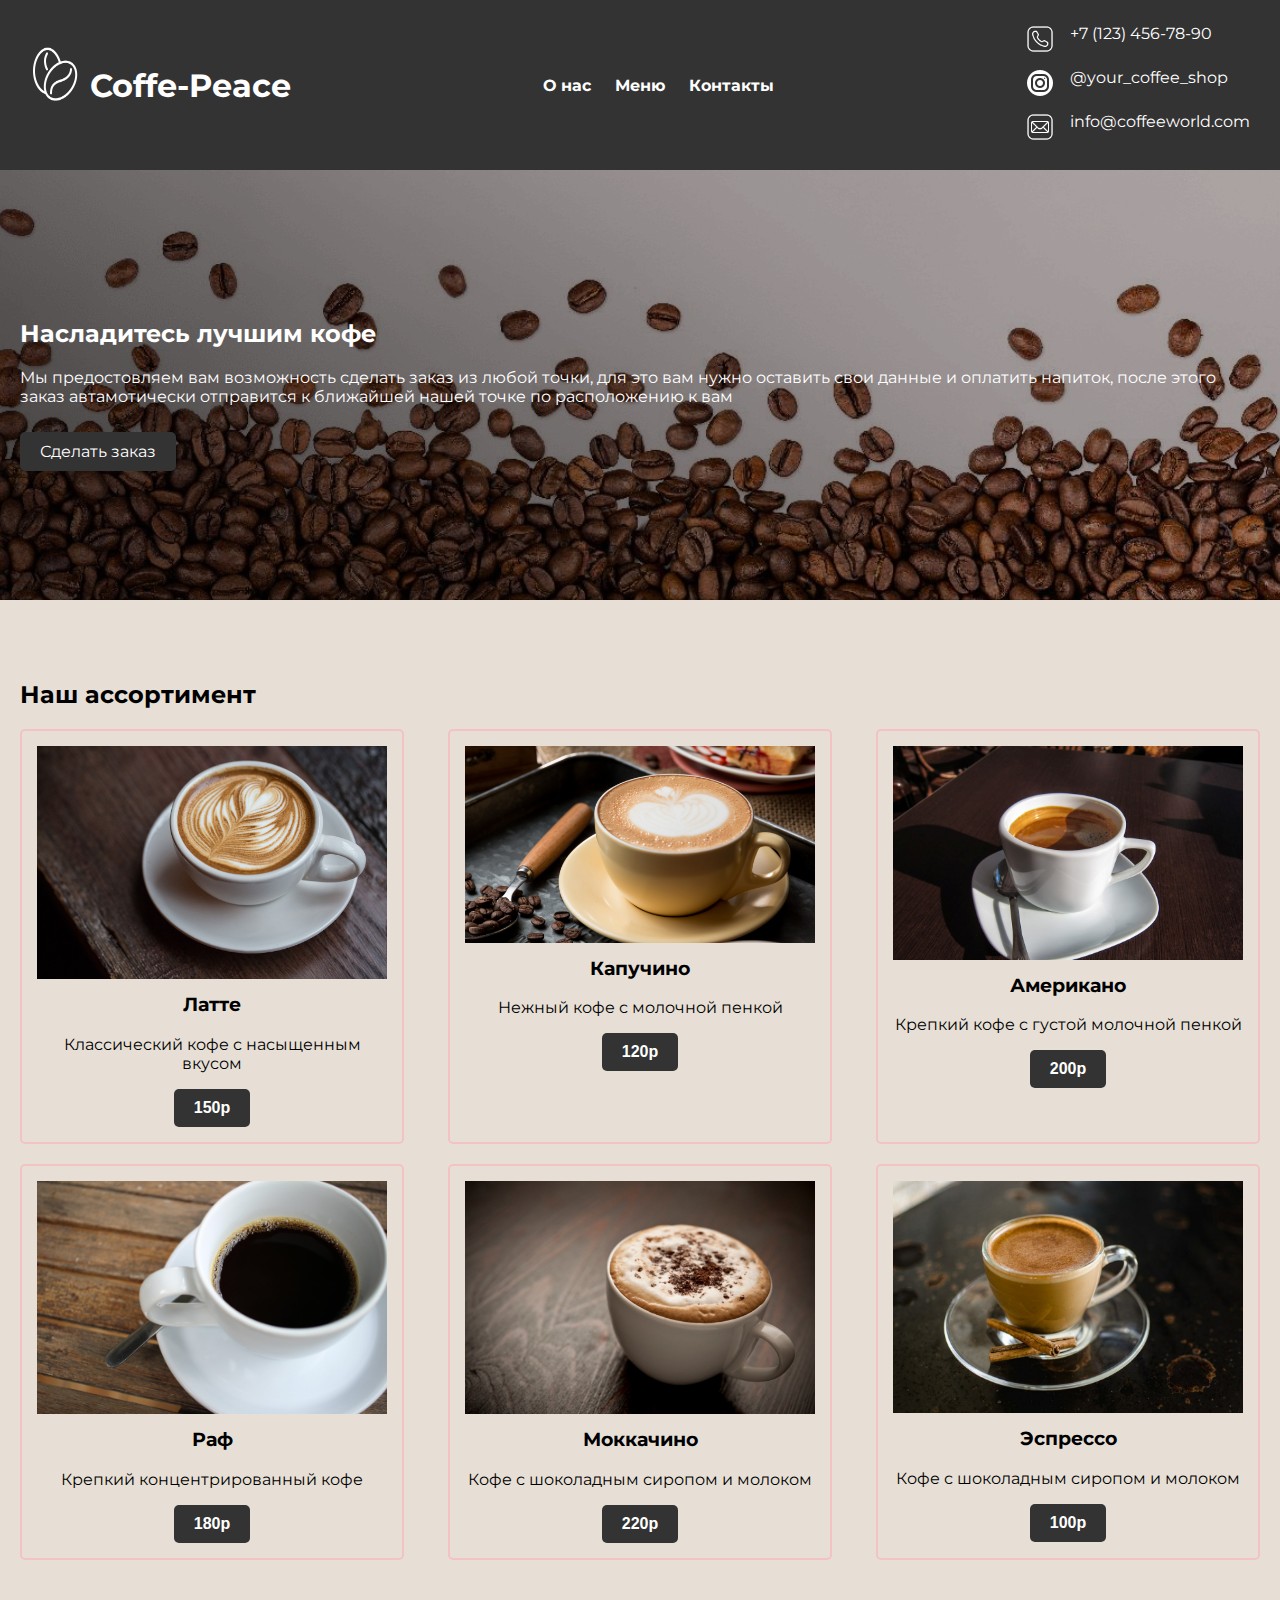
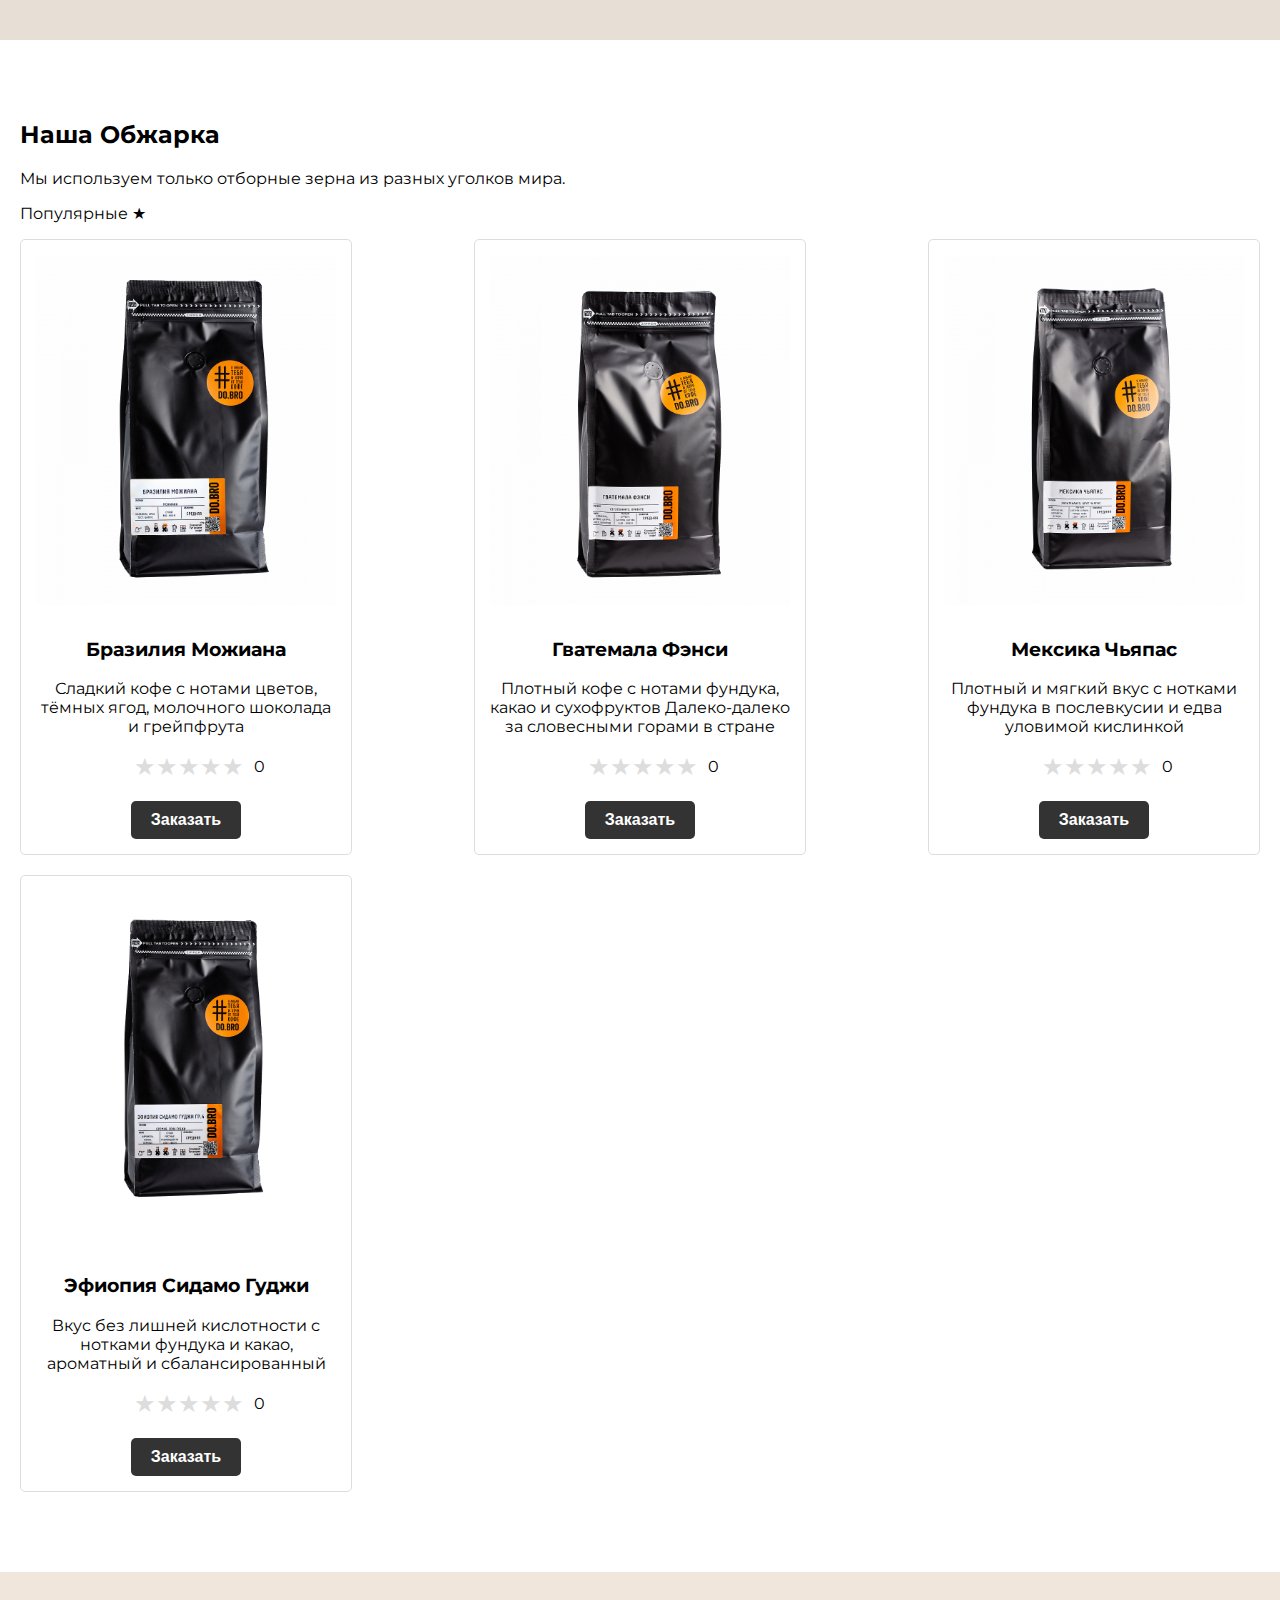
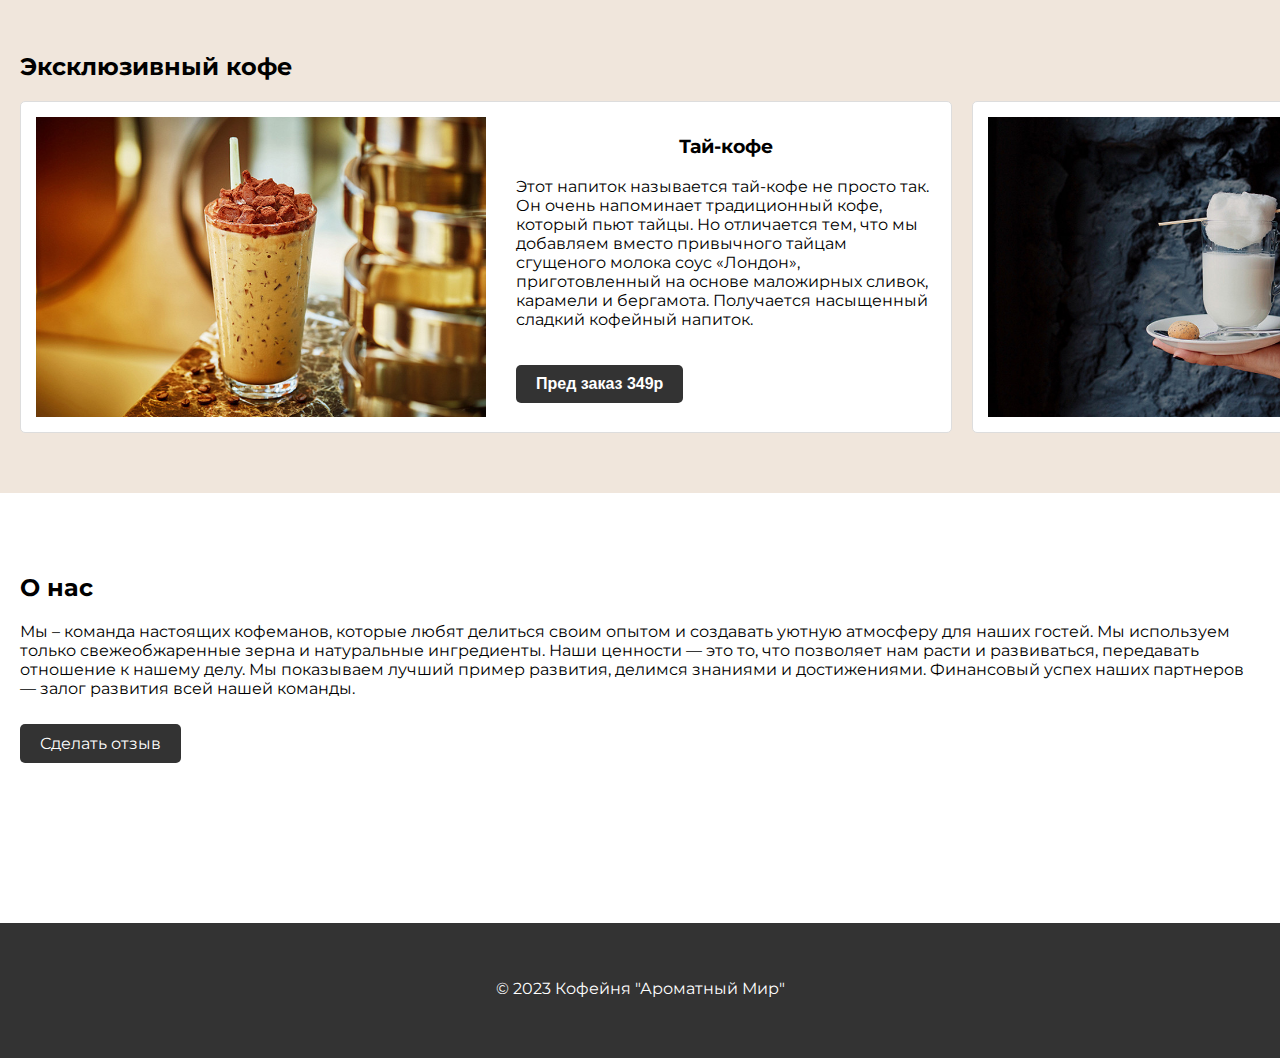
==== src/index.html @ 10a479ec "change" ====
<!DOCTYPE html>
<html lang="ru">
  <head>
    <meta charset="UTF-8" />
    <meta name="viewport" content="width=device-width, initial-scale=1.0" />
    <title>Coffe-Peace</title>
    <link rel="preconnect" href="https://fonts.googleapis.com" />
    <link rel="preconnect" href="https://fonts.gstatic.com" crossorigin />
    <link
      href="https://fonts.googleapis.com/css2?family=Montserrat:ital,wght@0,100..900;1,100..900&display=swap"
      rel="stylesheet"
    />
    <link rel="stylesheet" href="./assets/css/style.css" />
  </head>

  <body>
    <header>
      <div class="container">
        <div class="head">
          <div class="logo">
            <img src="./assets/img/icons8-coffe-100.png" alt="" />
            <h1>Coffe-Peace</h1>
          </div>
          <nav>
            <ul>
              <li><a href="#">О нас</a></li>
              <li><a href="#">Меню</a></li>
              <li><a href="#">Контакты</a></li>
            </ul>
          </nav>
          <div class="header-contact">
            <ul>
              <li>
                <div class="icon-contact">
                  <img src="./assets/icons/icons8-phon-50.png" alt="" />
                </div>
                <a href="tel:+71234567890"
                  ><i class="fas fa-phone-alt"></i> +7 (123) 456-78-90</a
                >
              </li>
              <li>
                <div class="icon-contact">
                  <img
                    src="./assets/icons/icons-inst-30.png"
                    alt=""
                  />
                </div>
                <a href="https://www.instagram.com/your_coffee_shop"
                  ><i class="fab fa-instagram"></i> @your_coffee_shop</a
                >
              </li>
              <li>
                <div class="icon-contact">
                  <img src="./assets/icons/icons8-pochta-50.png" alt="" />
                </div>
                <a href="mailto:info@coffeeworld.com"
                  ><i class="far fa-envelope"></i> info@coffeeworld.com</a
                >
              </li>
            </ul>
          </div>
        </div>
      </div>
    </header>

    <main>
      <section class="heroo">
        <div class="container">
          <div class="hero-text">
            <h2>Насладитесь лучшим кофе</h2>
            <p>
              Мы предостовляем вам возможность сделать заказ из любой точки, для
              это вам нужно оставить свои данные и оплатить напиток, после этого
              заказ автамотически отправится к ближайшей нашей точке по
              расположению к вам
            </p>
            <a href="#" class="btn btn_hero">Сделать заказ</a>
          </div>
          <!-- <div class="hero-image">
          <img src="coffee-hero.jpg" alt="Кофейня">
        </div> -->
        </div>
      </section>

      <section class="menu">
        <div class="container">
          <h2>Наш ассортимент</h2>
          <div class="coffee-items">
            <div class="coffee-item">
              <img src="./assets/img/coffee1.png" alt="Американо" />
              <h3>Латте</h3>
              <p>Классический кофе с насыщенным вкусом</p>
              <button class="order-button">150р</button>
            </div>
            <div class="coffee-item">
              <img src="./assets/img/coffee2.jpg" alt="Латте" />
              <h3>Капучино</h3>
              <p>Нежный кофе с молочной пенкой</p>
              <button class="order-button">120р</button>
            </div>
            <div class="coffee-item">
              <img src="./assets/img/coffee3.jpg" alt="Капучино" />
              <h3>Американо</h3>
              <p>Крепкий кофе с густой молочной пенкой</p>
              <button class="order-button">200р</button>
            </div>
            <div class="coffee-item">
              <img src="./assets/img/coffee4.jpeg" alt="Эспрессо" />
              <h3>Раф</h3>
              <p>Крепкий концентрированный кофе</p>
              <button class="order-button">180р</button>
            </div>
            <div class="coffee-item">
              <img src="./assets/img/coffee5.jpg" alt="Мокко" />
              <h3>Моккачино</h3>
              <p>Кофе с шоколадным сиропом и молоком</p>
              <button class="order-button">220р</button>
            </div>
            <div class="coffee-item">
              <img src="./assets/img/coffee6.jpg" alt="Мокко" />
              <h3>Эспрессо</h3>
              <p>Кофе с шоколадным сиропом и молоком</p>
              <button class="order-button">100р</button>
            </div>
          </div>
        </div>
      </section>


      <section class="beans">
        <div class="container">
          <h2>Наша Обжарка</h2>
          <p>Мы используем только отборные зерна из разных уголков мира.</p>
          <p>Популярные ★</p>
          <div class="bean-items">
            <div class="bean-item">
              <img src="./assets/grains/grainsBraza.jpg" alt="Зерна 1" />
              <h3>Бразилия Можиана</h3>
              <p>
                Сладкий кофе с нотами цветов, тёмных ягод, молочного шоколада и
                грейпфрута
              </p>
              <div class="rating-panel">
                <span class="star" data-rating="1">★</span>
                <span class="star" data-rating="2">★</span>
                <span class="star" data-rating="3">★</span>
                <span class="star" data-rating="4">★</span>
                <span class="star" data-rating="5">★</span>
                <span class="rating-value">0</span>
              </div>
              <button class="order-button">Заказать</button>
            </div>
            <div class="bean-item">
              <img src="./assets/grains/grainsGvate.jpg" alt="Зерна 2" />
              <h3>Гватемала Фэнси</h3>
              <p>
                Плотный кофе с нотами фундука, какао и сухофруктов Далеко-далеко
                за словесными горами в стране
              </p>
              <div class="rating-panel">
                <span class="star" data-rating="1">★</span>
                <span class="star" data-rating="2">★</span>
                <span class="star" data-rating="3">★</span>
                <span class="star" data-rating="4">★</span>
                <span class="star" data-rating="5">★</span>
                <span class="rating-value">0</span>
              </div>
              <button class="order-button">Заказать</button>
            </div>
            <div class="bean-item">
              <img src="./assets/grains/grainsMex.jpg" alt="Зерна 3" />
              <h3>Мексика Чьяпас</h3>
              <p>
                Плотный и мягкий вкус с нотками фундука в послевкусии и едва
                уловимой кислинкой
              </p>
              <div class="rating-panel">
                <span class="star" data-rating="1">★</span>
                <span class="star" data-rating="2">★</span>
                <span class="star" data-rating="3">★</span>
                <span class="star" data-rating="4">★</span>
                <span class="star" data-rating="5">★</span>
                <span class="rating-value">0</span>
              </div>
              <button class="order-button">Заказать</button>
            </div>
            <div class="bean-item">
              <img
                src="./assets/grains/grainsEfiop.jpg"
                alt="Зерна 3"
              />
              <h3>Эфиопия Сидамо Гуджи</h3>
              <p>
                Вкус без лишней кислотности с нотками фундука и какао, ароматный
                и сбалансированный
              </p>
              <div class="rating-panel">
                <span class="star" data-rating="1">★</span>
                <span class="star" data-rating="2">★</span>
                <span class="star" data-rating="3">★</span>
                <span class="star" data-rating="4">★</span>
                <span class="star" data-rating="5">★</span>
                <span class="rating-value">0</span>
              </div>
              <button class="order-button">Заказать</button>
            </div>
          </div>
        </div>
      </section>

      <section class="exclusive-coffee">
        <div class="container">
          <h2>Эксклюзивный кофе</h2>
          <div class="slider-container">
            <div class="slider">
              <div class="slide">
                <div class="slide-img">
                  <img
                    src="./assets/img/ex_coffe1.jpg"
                    alt="Эксклюзивный кофе 1"
                  />
                </div>
                <div class="text-slid">
                  <h3>Тай-кофе</h3>
                  <p>
                    Этот напиток называется тай-кофе не просто так. Он очень
                    напоминает традиционный кофе, который пьют тайцы. Но
                    отличается тем, что мы добавляем вместо привычного тайцам
                    сгущеного молока соус «Лондон», приготовленный на основе
                    маложирных сливок, карамели и бергамота. Получается
                    насыщенный сладкий кофейный напиток.
                  </p>
                  <button class="order-button">Пред заказ 349р</button>
                </div>
              </div>
              <div class="slide">
                <div class="slide-img">
                  <img
                    src="./assets/img/ex_coffe2.jpg"
                    alt="Эксклюзивный кофе 2"
                  />
                </div>
                <div class="text-slid">
                  <h3>Magic Latte</h3>
                  <p>
                    Magic Latte — легкий кофейный напиток на основе двойного
                    эспрессо, созданный специально для тех, кто хочет заново
                    влюбиться в кофе. Сочетание густой пены из овсяного молока с
                    облаком сахарной ваты заставит поверить в магию.
                    Исчезновение ваты происходит у вас прямо на глазах!
                  </p>
                  <button class="order-button">Пред заказ 259р</button>
                </div>
              </div>
              <div class="slide">
                <div class="slide-img">
                  <img
                    src="./assets/img/ex_coffe3.jpg"
                    alt="Эксклюзивный кофе 3"
                  />
                </div>
                <div class="text-slid">
                  <h3>Кокосовый хоткрим с малиной</h3>
                  <p>
                    В основе — двойной шот эспрессо. На вкус — нежный,
                    сливочный, с кислыми нотками малины. Мы заменили жирные
                    коровьи сливки на растительный вариант кокосового жирного
                    молока, которое мы разбавляем до состояния примерно 11%
                    жирности, это придает напитку сливочность и густую текстуру.
                  </p>
                  <button class="order-button">Пред заказ 365р</button>
                </div>
              </div>
              <!-- <div class="slide">
                <div class="slide-img">
                  <img
                    src="./assets/img/ex_coffe4.jpg"
                    alt="Эксклюзивный кофе 4"
                  />
                </div>
                <div class="text-slid">
                  <h3>Алоэ-капучино</h3>
                  <p>
                    Алоэ-капучино на основе эспрессо, соевого молока и
                    алоэ-меда. Это легкий согревающий напиток, повседневный,
                    гармоничный, интересный и уникальный в своем роде.
                  </p>
                  <button class="order-button">Пред заказ 289р</button>
                </div>
              </div> -->
            </div>
            <div class="offer__slider-counter">
              <div class="offer__slider-prev">
                <img
                  src="./assets/icons//icons8-left-100.png"
                  alt="prev"
                />
              </div>
              <span id="current">03</span>
              /
              <span id="total">04</span>
              <div class="offer__slider-next">
                <img
                  src="./assets/icons/icons8-right-100 (1).png"
                  alt="next"
                />
              </div>
            </div>
          </div>
        </div>
      </section>

      <section class="about">
        <div class="container">
          <h2>О нас</h2>
          <p>
            Мы – команда настоящих кофеманов, которые любят делиться своим
            опытом и создавать уютную атмосферу для наших гостей. Мы используем
            только свежеобжаренные зерна и натуральные ингредиенты. Наши
            ценности — это то, что позволяет нам расти и развиваться, передавать
            отношение к нашему делу. Мы показываем лучший пример развития,
            делимся знаниями и достижениями. Финансовый успех наших партнеров —
            залог развития всей нашей команды.
          </p>
          <a href="#" class="btn">Сделать отзыв</a>
        </div>
      </section>
    </main>

    <!-- модальное окно -->

    <div class="modal">
      <form class="form text-center">
        <p class="form-title">регистрация</p>
        <div class="input-container">
          <input type="" placeholder="имя" />
          <span> </span>
        </div>
        <div class="input-container">
          <input type="number" placeholder="номер телефона" />
        </div>
        <button type="submit" class="submit">отправить</button>
      </form>
    </div>

    <footer>
      <div class="container">
        <p>&copy; 2023 Кофейня "Ароматный Мир"</p>
        <ul class="social">
          <li>
            <a href="#"><i class="fab fa-instagram"></i></a>
          </li>
          <li>
            <a href="#"><i class="fab fa-facebook-f"></i></a>
          </li>
          <li>
            <a href="#"><i class="fab fa-vk"></i></a>
          </li>
        </ul>
      </div>
    </footer>
  </body>

  <script src="./assets/js/script.js"></script>
</html>
---- src/assets/css/style.css ----
body {
  font-family: 'Arial', sans-serif;
  margin: 0;
  padding: 0;
  background-color: #f0f0f0;
}

.container {
  max-width: 1500px;
  margin: 0 auto;
  padding: 20px;
}

ul {
  list-style: none;
  margin: 0;
}

header {
  background-color: #333;
  color: #fff;
  padding: 20px 0;
  text-align: center;
  font-family: 'Montserrat', serif;

}

nav ul {
  list-style: none;
  margin: 0;
}

nav li {
  display: inline-block;
  margin: 0 10px;
}

nav a {
  color: #fff;
  text-decoration: none;
  font-weight: bold;
  font-family: 'Montserrat', serif;
}

.logo img {
  max-width: 50px;
  height: 60px;
  padding-left: 10px;
  padding-right: 10px;
}

.logo {
  display: flex;
}


.head {
  display: flex;
  justify-content: space-between;
  align-items: center;
  height: 90px;
}

.header-contact {

  display: flex;
  /* Выравниваем по центру */
  flex-direction: column;
  margin-top: 10px;
  /* Отступ сверху */
  text-align: left;
}

.header-contact ul li {
  padding-bottom: 10px;
  display: flex;
}

.header-contact a {
  margin: 0 10px;
  /* Отступ между ссылками */
  color: #fff;
  /* Цвет текста */
  text-decoration: none;
  /* Убираем подчеркивание */
}

.icon-contact img {
  max-width: 30px;
  height: 30px;
}

.header-contact i {
  margin-right: 5px;
  /* Отступ между иконкой и текстом */
}


.heroo {
  display: flex;
  align-items: center;
  padding: 40px 0;
  background-color: #dacfcf;

  background-image: url('../img/background1.jpg'), url('../img/background2.png');
  /* Пути к изображениям */
  background-size: cover, cover;
  background-position: center, center;
  background-repeat: no-repeat, no-repeat;
  width: auto;
  height: 350px;
  background-blend-mode: multiply;
  /* Режим наложения */
}

.hero-text {
  flex: 1;
  padding-right: 30px;
  font-family: 'Montserrat', serif;

}

.hero-text h2 {
  color: #fff
}

.hero-text p {
  color: #fff
}

.hero-image {
  flex: 1;
}

.hero-image img {
  width: 100%;
  height: auto;
}

.btn {
  display: inline-block;
  padding: 10px 20px;
  background-color: #333;
  color: #fff;
  text-decoration: none;
  border-radius: 5px;
  margin-top: 10px;
}

.menu {
  padding: 40px 0;
  background-color: #e7dfd6;
  /* Светло-коричневый фон */
  font-family: 'Montserrat', serif;
}

.coffee-items {
  display: flex;
  flex-wrap: wrap;
  justify-content: space-between;
}

.coffee-item {
  width: 350px;
  margin-bottom: 20px;
  padding: 15px;
  border: 2px solid #f3c3c3;
  border-radius: 5px;
  text-align: center;
}

.coffee-item img {
  max-width: 100%;
  height: auto;
  margin-bottom: 10px;
}

.coffee-item h3 {
  margin-top: 0;
}

.price {
  font-weight: bold;
  color: #333;
}

.about {
  padding: 40px 0;
  background-color: #fff;
  background-image: url("");
  /* Пути к изображениям */
  background-size: cover, cover;
  background-position: center, center;
  background-repeat: no-repeat, no-repeat;
  width: auto;
  height: 350px;
  font-family: 'Montserrat', serif;

}

.social {
  list-style: none;
  margin: 0;
  padding: 0;
  display: flex;
  justify-content: center;
  margin-top: 20px;
}

.social li {
  margin: 0 10px;
}

.social a {
  color: #333;
  text-decoration: none;
}

.social i {
  font-size: 1.5em;
}

footer {
  background-color: #333;
  color: #fff;
  padding: 20px 0;
  text-align: center;
  font-family: 'Montserrat', serif;

}

.exclusive-coffee {
  padding: 40px 0;
  background-color: #f0e6dc;
  font-family: 'Montserrat', serif;

}


.beans {
  padding: 40px 0;
  background-color: #fff;
  font-family: 'Montserrat', serif;

}

.bean-items {
  display: flex;
  flex-wrap: wrap;
  justify-content: space-between;

}

.bean-item {
  width: 300px;
  /* Две карточки в строке */
  margin-bottom: 20px;
  padding: 15px;
  border: 1px solid #ddd;
  border-radius: 5px;
  text-align: center;
  flex-direction: column;
}

.bean-item img {
  max-width: 100%;
  height: auto;
  margin-bottom: 10px;
}

.rating-panel {
  display: flex;
  align-items: center;
  padding-left: 98px;
  padding-bottom: 20px;
}

.star {
  font-size: 24px;
  color: #ddd;
  /* Серый цвет для неактивных звезд */
  cursor: pointer;
  transition: color 0.3s ease;
  /* Плавно меняем цвет при наведении */
}

.star:hover,
.star.active {
  color: #ffc107;
  /* Желтый цвет для активных звезд */
}

.rating-value {
  margin-left: 10px;
  font-size: 16px;
}




/* slider................................. */




.slider-container {
 
  /* Для позиционирования счетчика и кнопок */
  display: flex;
}


.slide {
  width: 900px;
  max-height: 300px;
  margin-right: 20px;
  background-color: #fff;
  border: 1px solid #ddd;
  border-radius: 5px;
  text-align: left;
  padding: 15px;
  display: flex;

}

.slide-img img{
  max-width: 500px;
  height: 300px;
  margin-bottom: 10px;
  padding-right: 30px;
}

.slider {
  display: flex;
}

.text-slid p {
  text-align: left;
  padding-bottom: 20px;
}

.text-slid h3 {
  text-align: center;
}

.slider-nav {
  position: absolute;
  top: 50%;
  transform: translateY(-50%);
  right: 20px;
  display: flex;
  align-items: center;
}

.offer__slider-counter{
  display: flex;
  width: 200px;
  height: 50px;
  align-items: center;
}
 
.offer__slider-prev img{
  width: 50px;
  height: 50px;
}

.offer__slider-next  img{
  width: 50px;
  height: 50px;
}

.current{
  display: flex;
  justify-content: center;
}

.slider-counter {
  font-size: 1.5em;
  margin-right: 10px;
}

.prev,
.next {
  background-color: #333;
  color: #fff;
  border: none;
  padding: 5px 10px;
  border-radius: 5px;
  cursor: pointer;
}

.prev {
  margin-right: 10px;
}

.order-button {
  background-color: #333;
  /* Цвет фона кнопки */
  color: #fff;
  /* Цвет текста */
  padding: 10px 20px;
  /* Отступы от текста */
  border: none;
  /* Убираем рамку */
  border-radius: 5px;
  /* Скругленные углы */
  font-size: 16px;
  /* Размер шрифта */
  font-weight: bold;
  /* Жирный шрифт */
  cursor: pointer;
  /* Изменяем курсор на указатель */
  transition: background-color 0.3s ease;
  /* Плавно меняем цвет при наведении */
}

.order-button:hover {
  background-color: #555;
  /* Цвет фона при наведении */
}


/* modal */

.text-center {
  text-align: center;
}

.modal {
  display: none;
  position: fixed;
  top: 0;
  left: 0;
  width: 100%;
  height: 100%;
  z-index: 9;
  background-color: rgba(0, 0, 0, 0.5);
}


.form {
  background-color: #fff;
  display: block;
  padding: 1rem;
  max-width: 350px;
  border-radius: 0.5rem;
  box-shadow: 0 10px 15px -3px rgba(0, 0, 0, 0.1), 0 4px 6px -2px rgba(0, 0, 0, 0.05);
  position: fixed;
  top: 10%;
  left: 50%;
  -webkit-transform: translateX(-50%);
}

.form-title {
  font-size: 1.25rem;
  line-height: 1.75rem;
  font-weight: 600;
  text-align: center;
  color: #000;
}

.input-container {
  position: relative;
}

.input-container input,
.form button {
  outline: none;
  border: 1px solid #e5e7eb;
  margin: 8px 0;
}

.input-container input {
  background-color: #fff;
  padding: 1rem;
  padding-right: 3rem;
  font-size: 0.875rem;
  line-height: 1.25rem;
  width: 300px;
  border-radius: 0.5rem;
  box-shadow: 0 1px 2px 0 rgba(0, 0, 0, 0.05);
}

.submit {
  display: block;
  padding-top: 0.75rem;
  padding-bottom: 0.75rem;
  padding-left: 1.25rem;
  padding-right: 1.25rem;
  background-color: #dacfcf;
  color: #ffffff;
  font-size: 0.875rem;
  line-height: 1.25rem;
  font-weight: 500;
  width: 100%;
  border-radius: 0.5rem;
  text-transform: uppercase;
}

.signup-link {
  color: #6B7280;
  font-size: 0.875rem;
  line-height: 1.25rem;
  text-align: center;
}

.signup-link a {
  text-decoration: underline;
}
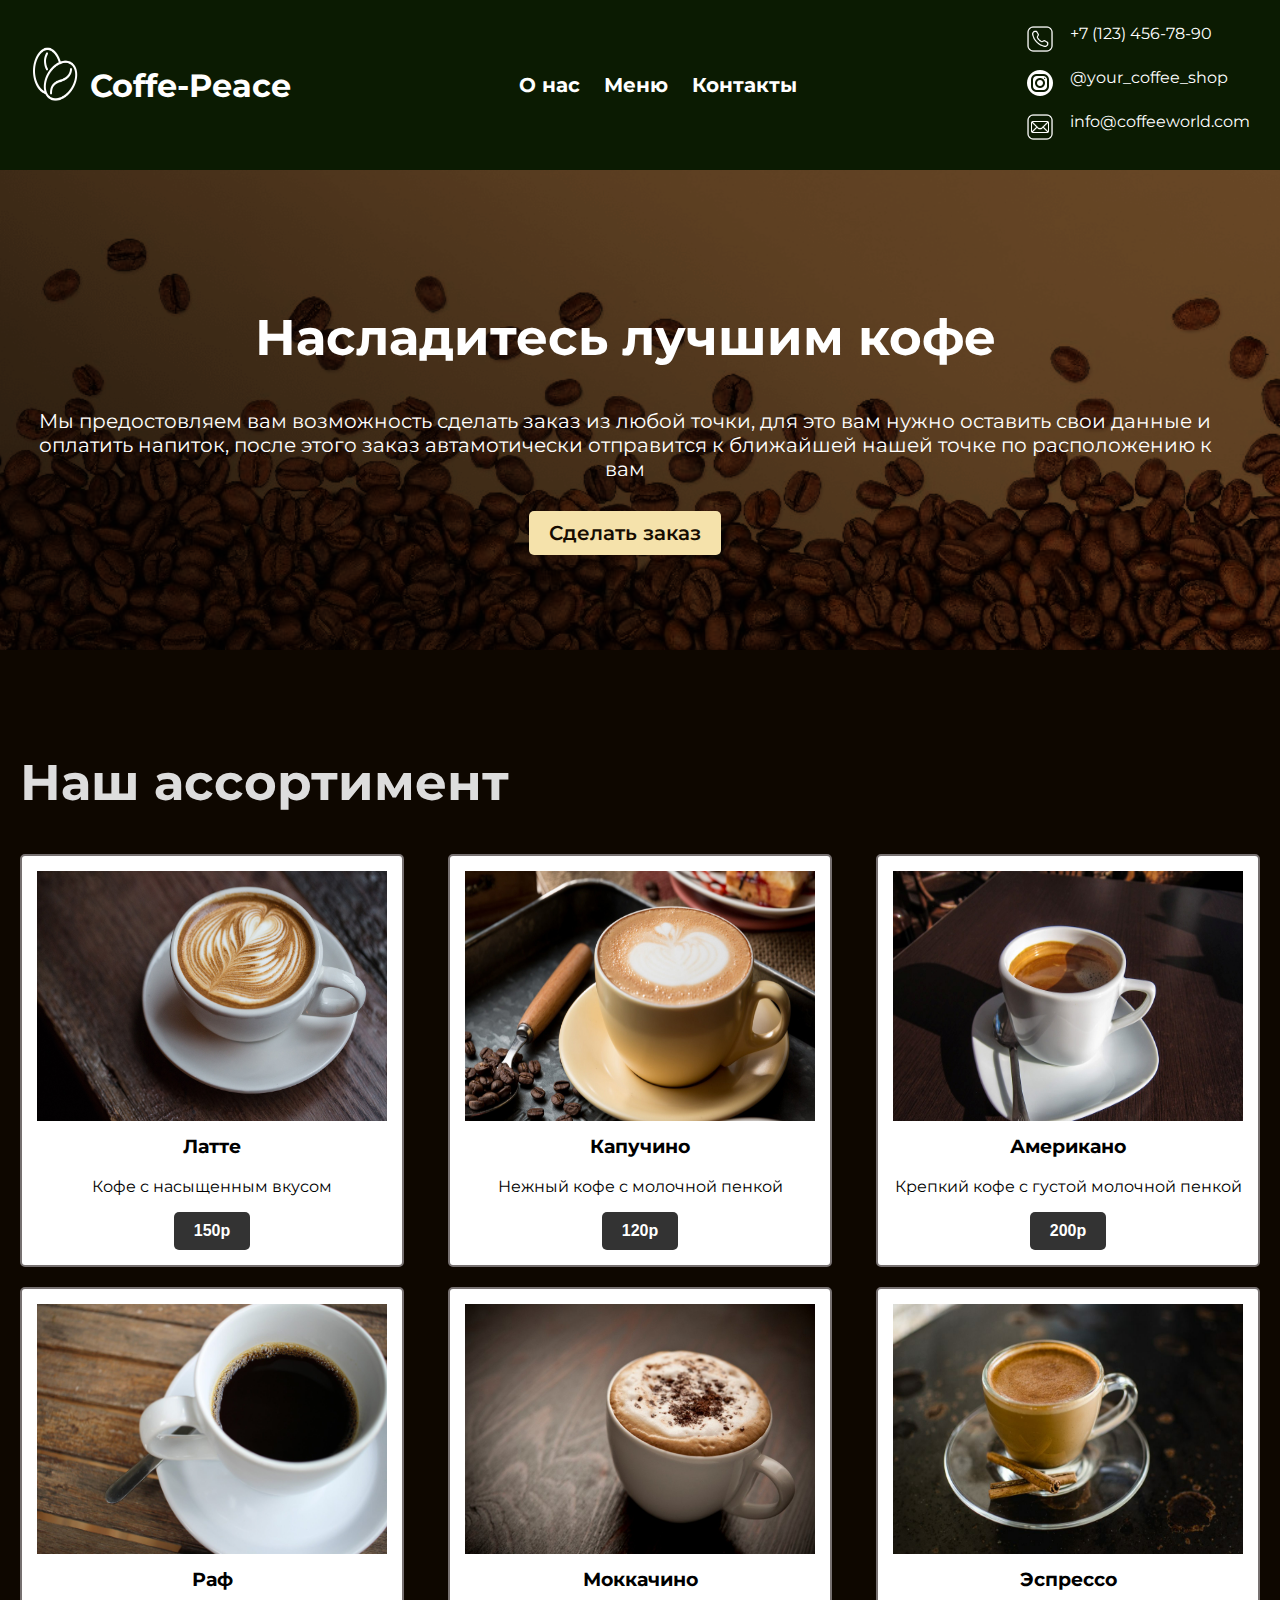
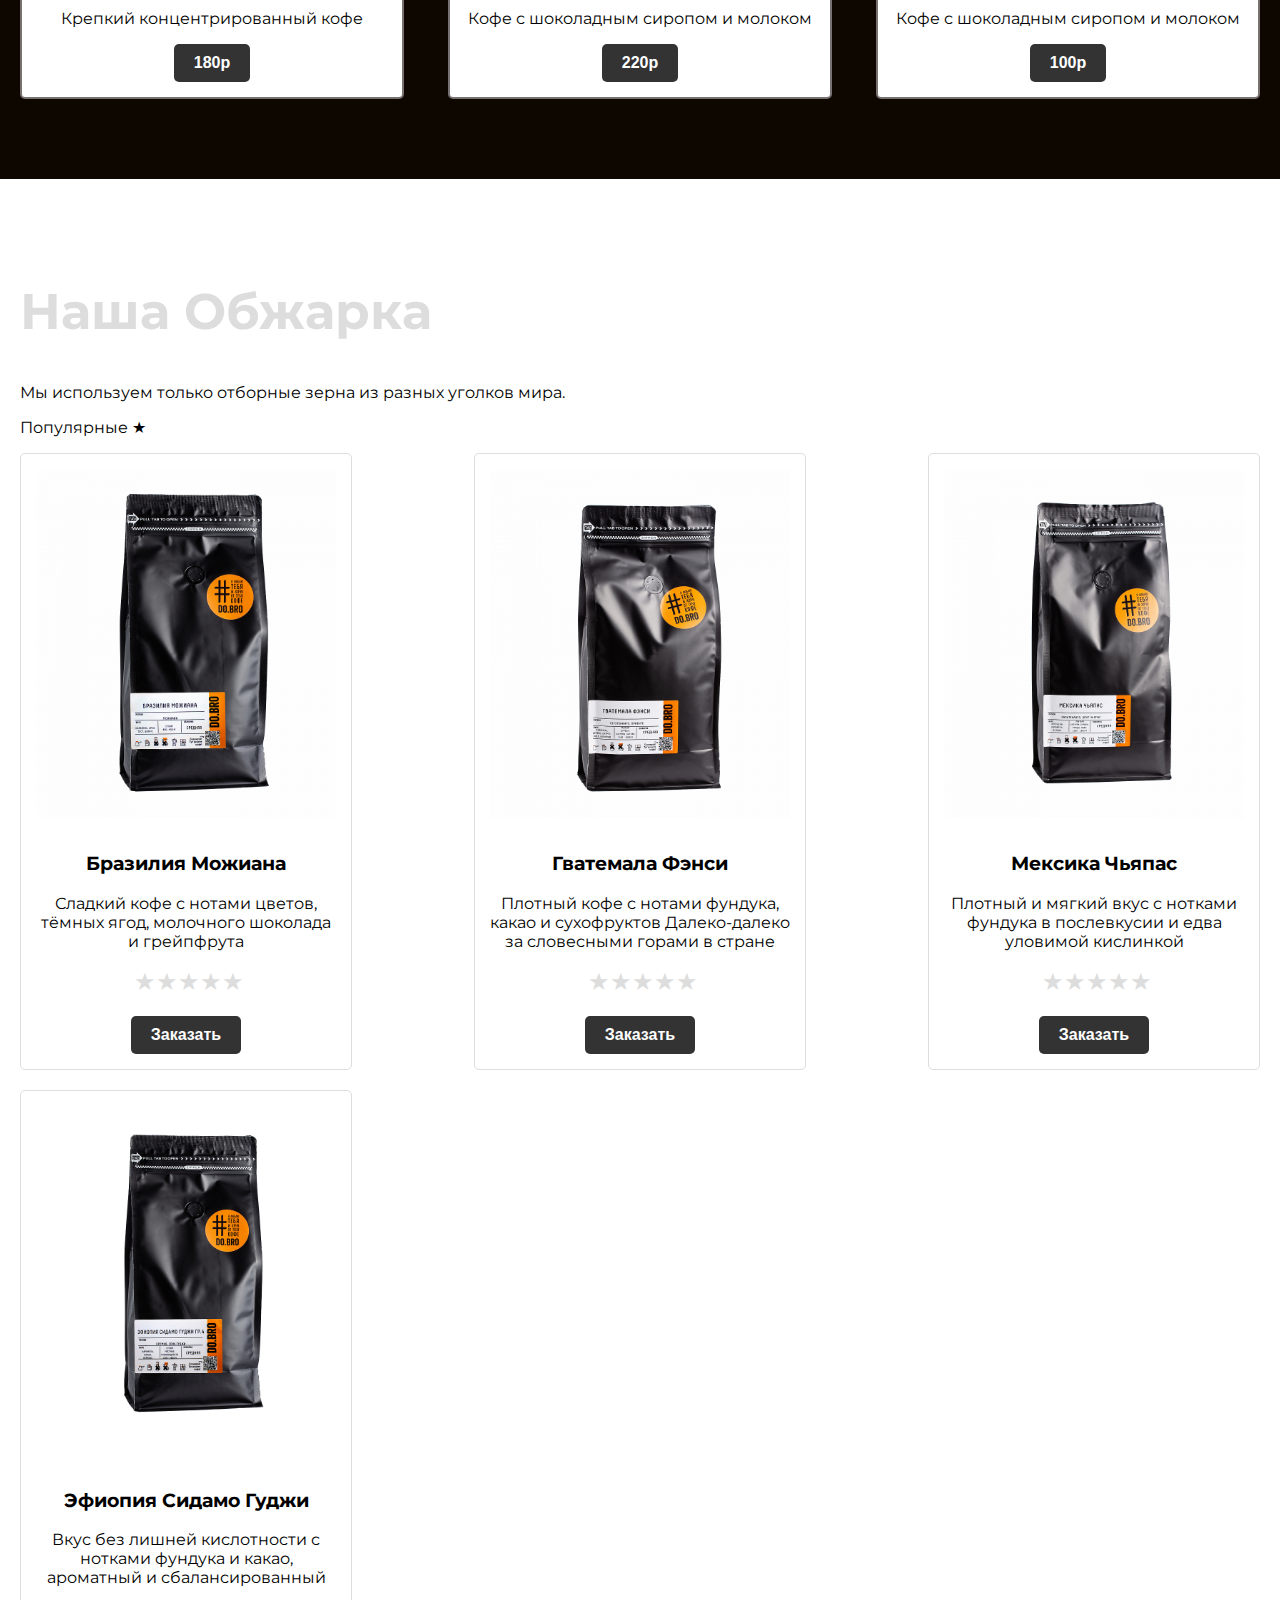
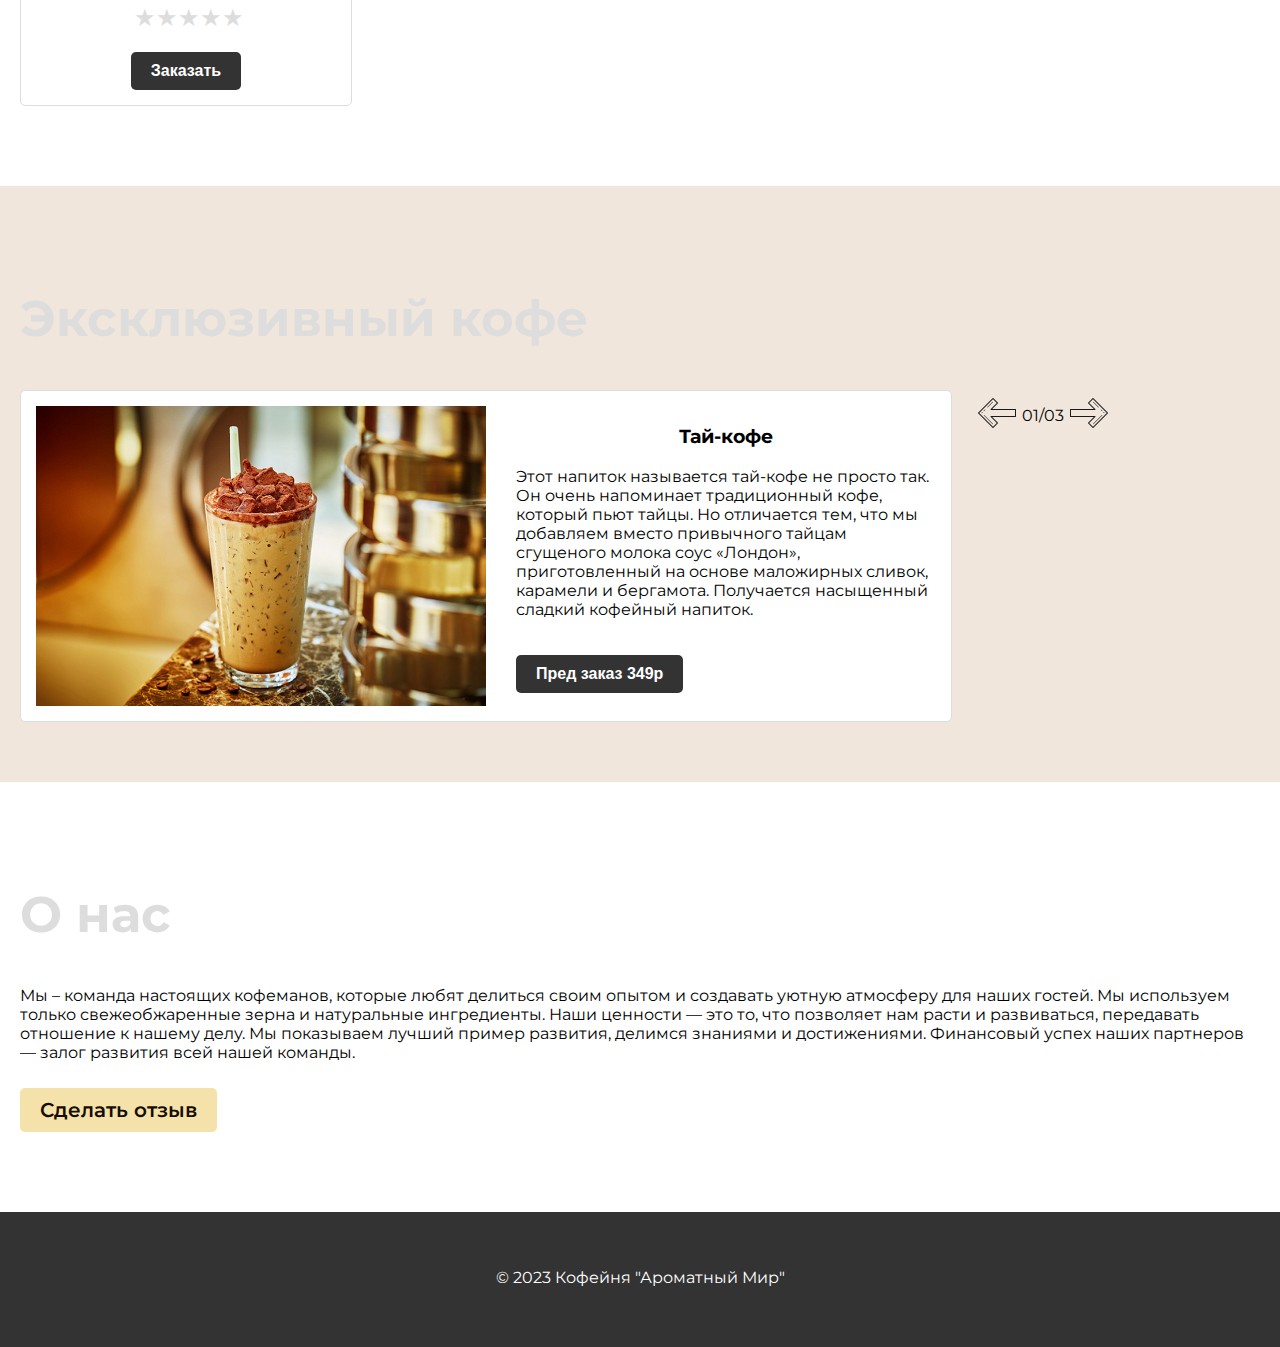
==== commit d5eb8c7e: "Add files via upload" ====
--- a/src/index.html
+++ b/src/index.html
@@ -1,365 +1,364 @@
-<!DOCTYPE html>
-<html lang="ru">
-  <head>
-    <meta charset="UTF-8" />
-    <meta name="viewport" content="width=device-width, initial-scale=1.0" />
-    <title>Coffe-Peace</title>
-    <link rel="preconnect" href="https://fonts.googleapis.com" />
-    <link rel="preconnect" href="https://fonts.gstatic.com" crossorigin />
-    <link
-      href="https://fonts.googleapis.com/css2?family=Montserrat:ital,wght@0,100..900;1,100..900&display=swap"
-      rel="stylesheet"
-    />
-    <link rel="stylesheet" href="./assets/css/style.css" />
-  </head>
-
-  <body>
-    <header>
-      <div class="container">
-        <div class="head">
-          <div class="logo">
-            <img src="./assets/img/icons8-coffe-100.png" alt="" />
-            <h1>Coffe-Peace</h1>
-          </div>
-          <nav>
-            <ul>
-              <li><a href="#">О нас</a></li>
-              <li><a href="#">Меню</a></li>
-              <li><a href="#">Контакты</a></li>
-            </ul>
-          </nav>
-          <div class="header-contact">
-            <ul>
-              <li>
-                <div class="icon-contact">
-                  <img src="./assets/icons/icons8-phon-50.png" alt="" />
-                </div>
-                <a href="tel:+71234567890"
-                  ><i class="fas fa-phone-alt"></i> +7 (123) 456-78-90</a
-                >
-              </li>
-              <li>
-                <div class="icon-contact">
-                  <img
-                    src="./assets/icons/icons-inst-30.png"
-                    alt=""
-                  />
-                </div>
-                <a href="https://www.instagram.com/your_coffee_shop"
-                  ><i class="fab fa-instagram"></i> @your_coffee_shop</a
-                >
-              </li>
-              <li>
-                <div class="icon-contact">
-                  <img src="./assets/icons/icons8-pochta-50.png" alt="" />
-                </div>
-                <a href="mailto:info@coffeeworld.com"
-                  ><i class="far fa-envelope"></i> info@coffeeworld.com</a
-                >
-              </li>
-            </ul>
-          </div>
-        </div>
-      </div>
-    </header>
-
-    <main>
-      <section class="heroo">
-        <div class="container">
-          <div class="hero-text">
-            <h2>Насладитесь лучшим кофе</h2>
-            <p>
-              Мы предостовляем вам возможность сделать заказ из любой точки, для
-              это вам нужно оставить свои данные и оплатить напиток, после этого
-              заказ автамотически отправится к ближайшей нашей точке по
-              расположению к вам
-            </p>
-            <a href="#" class="btn btn_hero">Сделать заказ</a>
-          </div>
-          <!-- <div class="hero-image">
-          <img src="coffee-hero.jpg" alt="Кофейня">
-        </div> -->
-        </div>
-      </section>
-
-      <section class="menu">
-        <div class="container">
-          <h2>Наш ассортимент</h2>
-          <div class="coffee-items">
-            <div class="coffee-item">
-              <img src="./assets/img/coffee1.png" alt="Американо" />
-              <h3>Латте</h3>
-              <p>Классический кофе с насыщенным вкусом</p>
-              <button class="order-button">150р</button>
-            </div>
-            <div class="coffee-item">
-              <img src="./assets/img/coffee2.jpg" alt="Латте" />
-              <h3>Капучино</h3>
-              <p>Нежный кофе с молочной пенкой</p>
-              <button class="order-button">120р</button>
-            </div>
-            <div class="coffee-item">
-              <img src="./assets/img/coffee3.jpg" alt="Капучино" />
-              <h3>Американо</h3>
-              <p>Крепкий кофе с густой молочной пенкой</p>
-              <button class="order-button">200р</button>
-            </div>
-            <div class="coffee-item">
-              <img src="./assets/img/coffee4.jpeg" alt="Эспрессо" />
-              <h3>Раф</h3>
-              <p>Крепкий концентрированный кофе</p>
-              <button class="order-button">180р</button>
-            </div>
-            <div class="coffee-item">
-              <img src="./assets/img/coffee5.jpg" alt="Мокко" />
-              <h3>Моккачино</h3>
-              <p>Кофе с шоколадным сиропом и молоком</p>
-              <button class="order-button">220р</button>
-            </div>
-            <div class="coffee-item">
-              <img src="./assets/img/coffee6.jpg" alt="Мокко" />
-              <h3>Эспрессо</h3>
-              <p>Кофе с шоколадным сиропом и молоком</p>
-              <button class="order-button">100р</button>
-            </div>
-          </div>
-        </div>
-      </section>
-
-
-      <section class="beans">
-        <div class="container">
-          <h2>Наша Обжарка</h2>
-          <p>Мы используем только отборные зерна из разных уголков мира.</p>
-          <p>Популярные ★</p>
-          <div class="bean-items">
-            <div class="bean-item">
-              <img src="./assets/grains/grainsBraza.jpg" alt="Зерна 1" />
-              <h3>Бразилия Можиана</h3>
-              <p>
-                Сладкий кофе с нотами цветов, тёмных ягод, молочного шоколада и
-                грейпфрута
-              </p>
-              <div class="rating-panel">
-                <span class="star" data-rating="1">★</span>
-                <span class="star" data-rating="2">★</span>
-                <span class="star" data-rating="3">★</span>
-                <span class="star" data-rating="4">★</span>
-                <span class="star" data-rating="5">★</span>
-                <span class="rating-value">0</span>
-              </div>
-              <button class="order-button">Заказать</button>
-            </div>
-            <div class="bean-item">
-              <img src="./assets/grains/grainsGvate.jpg" alt="Зерна 2" />
-              <h3>Гватемала Фэнси</h3>
-              <p>
-                Плотный кофе с нотами фундука, какао и сухофруктов Далеко-далеко
-                за словесными горами в стране
-              </p>
-              <div class="rating-panel">
-                <span class="star" data-rating="1">★</span>
-                <span class="star" data-rating="2">★</span>
-                <span class="star" data-rating="3">★</span>
-                <span class="star" data-rating="4">★</span>
-                <span class="star" data-rating="5">★</span>
-                <span class="rating-value">0</span>
-              </div>
-              <button class="order-button">Заказать</button>
-            </div>
-            <div class="bean-item">
-              <img src="./assets/grains/grainsMex.jpg" alt="Зерна 3" />
-              <h3>Мексика Чьяпас</h3>
-              <p>
-                Плотный и мягкий вкус с нотками фундука в послевкусии и едва
-                уловимой кислинкой
-              </p>
-              <div class="rating-panel">
-                <span class="star" data-rating="1">★</span>
-                <span class="star" data-rating="2">★</span>
-                <span class="star" data-rating="3">★</span>
-                <span class="star" data-rating="4">★</span>
-                <span class="star" data-rating="5">★</span>
-                <span class="rating-value">0</span>
-              </div>
-              <button class="order-button">Заказать</button>
-            </div>
-            <div class="bean-item">
-              <img
-                src="./assets/grains/grainsEfiop.jpg"
-                alt="Зерна 3"
-              />
-              <h3>Эфиопия Сидамо Гуджи</h3>
-              <p>
-                Вкус без лишней кислотности с нотками фундука и какао, ароматный
-                и сбалансированный
-              </p>
-              <div class="rating-panel">
-                <span class="star" data-rating="1">★</span>
-                <span class="star" data-rating="2">★</span>
-                <span class="star" data-rating="3">★</span>
-                <span class="star" data-rating="4">★</span>
-                <span class="star" data-rating="5">★</span>
-                <span class="rating-value">0</span>
-              </div>
-              <button class="order-button">Заказать</button>
-            </div>
-          </div>
-        </div>
-      </section>
-
-      <section class="exclusive-coffee">
-        <div class="container">
-          <h2>Эксклюзивный кофе</h2>
-          <div class="slider-container">
-            <div class="slider">
-              <div class="slide">
-                <div class="slide-img">
-                  <img
-                    src="./assets/img/ex_coffe1.jpg"
-                    alt="Эксклюзивный кофе 1"
-                  />
-                </div>
-                <div class="text-slid">
-                  <h3>Тай-кофе</h3>
-                  <p>
-                    Этот напиток называется тай-кофе не просто так. Он очень
-                    напоминает традиционный кофе, который пьют тайцы. Но
-                    отличается тем, что мы добавляем вместо привычного тайцам
-                    сгущеного молока соус «Лондон», приготовленный на основе
-                    маложирных сливок, карамели и бергамота. Получается
-                    насыщенный сладкий кофейный напиток.
-                  </p>
-                  <button class="order-button">Пред заказ 349р</button>
-                </div>
-              </div>
-              <div class="slide">
-                <div class="slide-img">
-                  <img
-                    src="./assets/img/ex_coffe2.jpg"
-                    alt="Эксклюзивный кофе 2"
-                  />
-                </div>
-                <div class="text-slid">
-                  <h3>Magic Latte</h3>
-                  <p>
-                    Magic Latte — легкий кофейный напиток на основе двойного
-                    эспрессо, созданный специально для тех, кто хочет заново
-                    влюбиться в кофе. Сочетание густой пены из овсяного молока с
-                    облаком сахарной ваты заставит поверить в магию.
-                    Исчезновение ваты происходит у вас прямо на глазах!
-                  </p>
-                  <button class="order-button">Пред заказ 259р</button>
-                </div>
-              </div>
-              <div class="slide">
-                <div class="slide-img">
-                  <img
-                    src="./assets/img/ex_coffe3.jpg"
-                    alt="Эксклюзивный кофе 3"
-                  />
-                </div>
-                <div class="text-slid">
-                  <h3>Кокосовый хоткрим с малиной</h3>
-                  <p>
-                    В основе — двойной шот эспрессо. На вкус — нежный,
-                    сливочный, с кислыми нотками малины. Мы заменили жирные
-                    коровьи сливки на растительный вариант кокосового жирного
-                    молока, которое мы разбавляем до состояния примерно 11%
-                    жирности, это придает напитку сливочность и густую текстуру.
-                  </p>
-                  <button class="order-button">Пред заказ 365р</button>
-                </div>
-              </div>
-              <!-- <div class="slide">
-                <div class="slide-img">
-                  <img
-                    src="./assets/img/ex_coffe4.jpg"
-                    alt="Эксклюзивный кофе 4"
-                  />
-                </div>
-                <div class="text-slid">
-                  <h3>Алоэ-капучино</h3>
-                  <p>
-                    Алоэ-капучино на основе эспрессо, соевого молока и
-                    алоэ-меда. Это легкий согревающий напиток, повседневный,
-                    гармоничный, интересный и уникальный в своем роде.
-                  </p>
-                  <button class="order-button">Пред заказ 289р</button>
-                </div>
-              </div> -->
-            </div>
-            <div class="offer__slider-counter">
-              <div class="offer__slider-prev">
-                <img
-                  src="./assets/icons//icons8-left-100.png"
-                  alt="prev"
-                />
-              </div>
-              <span id="current">03</span>
-              /
-              <span id="total">04</span>
-              <div class="offer__slider-next">
-                <img
-                  src="./assets/icons/icons8-right-100 (1).png"
-                  alt="next"
-                />
-              </div>
-            </div>
-          </div>
-        </div>
-      </section>
-
-      <section class="about">
-        <div class="container">
-          <h2>О нас</h2>
-          <p>
-            Мы – команда настоящих кофеманов, которые любят делиться своим
-            опытом и создавать уютную атмосферу для наших гостей. Мы используем
-            только свежеобжаренные зерна и натуральные ингредиенты. Наши
-            ценности — это то, что позволяет нам расти и развиваться, передавать
-            отношение к нашему делу. Мы показываем лучший пример развития,
-            делимся знаниями и достижениями. Финансовый успех наших партнеров —
-            залог развития всей нашей команды.
-          </p>
-          <a href="#" class="btn">Сделать отзыв</a>
-        </div>
-      </section>
-    </main>
-
-    <!-- модальное окно -->
-
-    <div class="modal">
-      <form class="form text-center">
-        <p class="form-title">регистрация</p>
-        <div class="input-container">
-          <input type="" placeholder="имя" />
-          <span> </span>
-        </div>
-        <div class="input-container">
-          <input type="number" placeholder="номер телефона" />
-        </div>
-        <button type="submit" class="submit">отправить</button>
-      </form>
-    </div>
-
-    <footer>
-      <div class="container">
-        <p>&copy; 2023 Кофейня "Ароматный Мир"</p>
-        <ul class="social">
-          <li>
-            <a href="#"><i class="fab fa-instagram"></i></a>
-          </li>
-          <li>
-            <a href="#"><i class="fab fa-facebook-f"></i></a>
-          </li>
-          <li>
-            <a href="#"><i class="fab fa-vk"></i></a>
-          </li>
-        </ul>
-      </div>
-    </footer>
-  </body>
-
-  <script src="./assets/js/script.js"></script>
-</html>
+<!DOCTYPE html>
+<html lang="ru">
+  <head>
+    <meta charset="UTF-8" />
+    <meta name="viewport" content="width=device-width, initial-scale=1.0" />
+    <title>Coffe-Peace</title>
+    <link rel="preconnect" href="https://fonts.googleapis.com" />
+    <link rel="preconnect" href="https://fonts.gstatic.com" crossorigin />
+    <link
+      href="https://fonts.googleapis.com/css2?family=Montserrat:ital,wght@0,100..900;1,100..900&display=swap"
+      rel="stylesheet"
+    />
+    <link rel="stylesheet" href="./assets/css/style.css" />
+  </head>
+
+  <body>
+    <header>
+      <div class="container">
+        <div class="head">
+          <div class="logo">
+            <img src="./assets/img/icons8-coffe-100.png" alt="" />
+            <h1>Coffe-Peace</h1>
+          </div>
+          <nav>
+            <ul>
+              <li><a href="#">О нас</a></li>
+              <li><a href="#">Меню</a></li>
+              <li><a href="#">Контакты</a></li>
+            </ul>
+          </nav>
+          <div class="header-contact">
+            <ul>
+              <li>
+                <div class="icon-contact">
+                  <img src="./assets/icons/icons8-phon-50.png" alt="" />
+                </div>
+                <a href="tel:+71234567890"
+                  ><i class="fas fa-phone-alt"></i> +7 (123) 456-78-90</a
+                >
+              </li>
+              <li>
+                <div class="icon-contact">
+                  <img
+                    src="./assets/icons/icons-inst-30.png"
+                    alt=""
+                  />
+                </div>
+                <a href="https://www.instagram.com/your_coffee_shop"
+                  ><i class="fab fa-instagram"></i> @your_coffee_shop</a
+                >
+              </li>
+              <li>
+                <div class="icon-contact">
+                  <img src="./assets/icons/icons8-pochta-50.png" alt="" />
+                </div>
+                <a href="mailto:info@coffeeworld.com"
+                  ><i class="far fa-envelope"></i> info@coffeeworld.com</a
+                >
+              </li>
+            </ul>
+          </div>
+        </div>
+      </div>
+    </header>
+
+    <main>
+      <section class="heroo">
+        <div class="container">
+          <div class="hero-text">
+            <h2>Насладитесь лучшим кофе</h2>
+            <p>
+              Мы предостовляем вам возможность сделать заказ из любой точки, для
+              это вам нужно оставить свои данные и оплатить напиток, после этого
+              заказ автамотически отправится к ближайшей нашей точке по
+              расположению к вам
+            </p>
+            <div class="btn-box">
+              <a href="#" class="btn">Сделать заказ</a>
+            </div>
+          </div>
+        </div>
+      </section>
+
+      <section class="menu">
+        <div class="container">
+          <h2>Наш ассортимент</h2>
+          <div class="coffee-items">
+            <div class="coffee-item">
+              <img src="./assets/img/coffee1.png" alt="Американо" />
+              <h3>Латте</h3>
+              <p>Кофе с насыщенным вкусом</p>
+              <button class="order-button">150р</button>
+            </div>
+            <div class="coffee-item">
+              <img src="./assets/img/coffee2.jpg" alt="Латте" />
+              <h3>Капучино</h3>
+              <p>Нежный кофе с молочной пенкой</p>
+              <button class="order-button">120р</button>
+            </div>
+            <div class="coffee-item">
+              <img src="./assets/img/coffee3.jpg" alt="Капучино" />
+              <h3>Американо</h3>
+              <p>Крепкий кофе с густой молочной пенкой</p>
+              <button class="order-button">200р</button>
+            </div>
+            <div class="coffee-item">
+              <img src="./assets/img/coffee4.jpeg" alt="Эспрессо" />
+              <h3>Раф</h3>
+              <p>Крепкий концентрированный кофе</p>
+              <button class="order-button">180р</button>
+            </div>
+            <div class="coffee-item">
+              <img src="./assets/img/coffee5.jpg" alt="Мокко" />
+              <h3>Моккачино</h3>
+              <p>Кофе с шоколадным сиропом и молоком</p>
+              <button class="order-button">220р</button>
+            </div>
+            <div class="coffee-item">
+              <img src="./assets/img/coffee6.jpg" alt="Мокко" />
+              <h3>Эспрессо</h3>
+              <p>Кофе с шоколадным сиропом и молоком</p>
+              <button class="order-button">100р</button>
+            </div>
+          </div>
+        </div>
+      </section>
+
+
+      <section class="beans">
+        <div class="container">
+          <h2>Наша Обжарка</h2>
+          <p>Мы используем только отборные зерна из разных уголков мира.</p>
+          <p>Популярные ★</p>
+          <div class="bean-items">
+            <div class="bean-item">
+              <img src="./assets/grains/grainsBraza.jpg" alt="Зерна 1" />
+              <h3>Бразилия Можиана</h3>
+              <p>
+                Сладкий кофе с нотами цветов, тёмных ягод, молочного шоколада и
+                грейпфрута
+              </p>
+              <div class="rating-panel">
+                <span class="star" data-rating="1">★</span>
+                <span class="star" data-rating="2">★</span>
+                <span class="star" data-rating="3">★</span>
+                <span class="star" data-rating="4">★</span>
+                <span class="star" data-rating="5">★</span>
+                <span class="rating-value"></span>
+              </div>
+              <button class="order-button">Заказать</button>
+            </div>
+            <div class="bean-item">
+              <img src="./assets/grains/grainsGvate.jpg" alt="Зерна 2" />
+              <h3>Гватемала Фэнси</h3>
+              <p>
+                Плотный кофе с нотами фундука, какао и сухофруктов Далеко-далеко
+                за словесными горами в стране
+              </p>
+              <div class="rating-panel">
+                <span class="star" data-rating="1">★</span>
+                <span class="star" data-rating="2">★</span>
+                <span class="star" data-rating="3">★</span>
+                <span class="star" data-rating="4">★</span>
+                <span class="star" data-rating="5">★</span>
+                <span class="rating-value"></span>
+              </div>
+              <button class="order-button">Заказать</button>
+            </div>
+            <div class="bean-item">
+              <img src="./assets/grains/grainsMex.jpg" alt="Зерна 3" />
+              <h3>Мексика Чьяпас</h3>
+              <p>
+                Плотный и мягкий вкус с нотками фундука в послевкусии и едва
+                уловимой кислинкой
+              </p>
+              <div class="rating-panel">
+                <span class="star" data-rating="1">★</span>
+                <span class="star" data-rating="2">★</span>
+                <span class="star" data-rating="3">★</span>
+                <span class="star" data-rating="4">★</span>
+                <span class="star" data-rating="5">★</span>
+                <span class="rating-value"></span>
+              </div>
+              <button class="order-button">Заказать</button>
+            </div>
+            <div class="bean-item">
+              <img
+                src="./assets/grains/grainsEfiop.jpg"
+                alt="Зерна 3"
+              />
+              <h3>Эфиопия Сидамо Гуджи</h3>
+              <p>
+                Вкус без лишней кислотности с нотками фундука и какао, ароматный
+                и сбалансированный
+              </p>
+              <div class="rating-panel">
+                <span class="star" data-rating="1">★</span>
+                <span class="star" data-rating="2">★</span>
+                <span class="star" data-rating="3">★</span>
+                <span class="star" data-rating="4">★</span>
+                <span class="star" data-rating="5">★</span>
+                <span class="rating-value"></span>
+              </div>
+              <button class="order-button">Заказать</button>
+            </div>
+          </div>
+        </div>
+      </section>
+
+      <section class="exclusive-coffee">
+        <div class="container">
+          <h2>Эксклюзивный кофе</h2>
+          <div class="slider-container">
+            <div class="slider">
+              <div class="slide">
+                <div class="slide-img">
+                  <img
+                    src="./assets/img/ex_coffe1.jpg"
+                    alt="Эксклюзивный кофе 1"
+                  />
+                </div>
+                <div class="text-slid">
+                  <h3>Тай-кофе</h3>
+                  <p>
+                    Этот напиток называется тай-кофе не просто так. Он очень
+                    напоминает традиционный кофе, который пьют тайцы. Но
+                    отличается тем, что мы добавляем вместо привычного тайцам
+                    сгущеного молока соус «Лондон», приготовленный на основе
+                    маложирных сливок, карамели и бергамота. Получается
+                    насыщенный сладкий кофейный напиток.
+                  </p>
+                  <button class="order-button">Пред заказ 349р</button>
+                </div>
+              </div>
+              <div class="slide">
+                <div class="slide-img">
+                  <img
+                    src="./assets/img/ex_coffe2.jpg"
+                    alt="Эксклюзивный кофе 2"
+                  />
+                </div>
+                <div class="text-slid">
+                  <h3>Magic Latte</h3>
+                  <p>
+                    Magic Latte — легкий кофейный напиток на основе двойного
+                    эспрессо, созданный специально для тех, кто хочет заново
+                    влюбиться в кофе. Сочетание густой пены из овсяного молока с
+                    облаком сахарной ваты заставит поверить в магию.
+                    Исчезновение ваты происходит у вас прямо на глазах!
+                  </p>
+                  <button class="order-button">Пред заказ 259р</button>
+                </div>
+              </div>
+              <div class="slide">
+                <div class="slide-img">
+                  <img
+                    src="./assets/img/ex_coffe3.jpg"
+                    alt="Эксклюзивный кофе 3"
+                  />
+                </div>
+                <div class="text-slid">
+                  <h3>Кокосовый хоткрим с малиной</h3>
+                  <p>
+                    В основе — двойной шот эспрессо. На вкус — нежный,
+                    сливочный, с кислыми нотками малины. Мы заменили жирные
+                    коровьи сливки на растительный вариант кокосового жирного
+                    молока, которое мы разбавляем до состояния примерно 11%
+                    жирности, это придает напитку сливочность и густую текстуру.
+                  </p>
+                  <button class="order-button">Пред заказ 365р</button>
+                </div>
+              </div>
+              <!-- <div class="slide">
+                <div class="slide-img">
+                  <img
+                    src="./assets/img/ex_coffe4.jpg"
+                    alt="Эксклюзивный кофе 4"
+                  />
+                </div>
+                <div class="text-slid">
+                  <h3>Алоэ-капучино</h3>
+                  <p>
+                    Алоэ-капучино на основе эспрессо, соевого молока и
+                    алоэ-меда. Это легкий согревающий напиток, повседневный,
+                    гармоничный, интересный и уникальный в своем роде.
+                  </p>
+                  <button class="order-button">Пред заказ 289р</button>
+                </div>
+              </div> -->
+            </div>
+            <div class="offer__slider-counter">
+              <div class="offer__slider-prev">
+                <img
+                  src="./assets/icons//icons8-left-100.png"
+                  alt="prev"
+                />
+              </div>
+              <span id="current">03</span>
+              /
+              <span id="total">04</span>
+              <div class="offer__slider-next">
+                <img
+                  src="./assets/icons/icons8-right-100 (1).png"
+                  alt="next"
+                />
+              </div>
+            </div>
+          </div>
+        </div>
+      </section>
+
+      <section class="about">
+        <div class="container">
+          <h2>О нас</h2>
+          <p>
+            Мы – команда настоящих кофеманов, которые любят делиться своим
+            опытом и создавать уютную атмосферу для наших гостей. Мы используем
+            только свежеобжаренные зерна и натуральные ингредиенты. Наши
+            ценности — это то, что позволяет нам расти и развиваться, передавать
+            отношение к нашему делу. Мы показываем лучший пример развития,
+            делимся знаниями и достижениями. Финансовый успех наших партнеров —
+            залог развития всей нашей команды.
+          </p>
+          <a href="#" class="btn">Сделать отзыв</a>
+        </div>
+      </section>
+    </main>
+
+    <!-- модальное окно -->
+
+    <div class="modal">
+      <form class="form text-center">
+        <p class="form-title">регистрация</p>
+        <div class="input-container">
+          <input type="" placeholder="имя" />
+          <span> </span>
+        </div>
+        <div class="input-container">
+          <input type="number" placeholder="номер телефона" />
+        </div>
+        <button type="submit" class="submit">отправить</button>
+      </form>
+    </div>
+
+    <footer>
+      <div class="container">
+        <p>&copy; 2023 Кофейня "Ароматный Мир"</p>
+        <ul class="social">
+          <li>
+            <a href="#"><i class="fab fa-instagram"></i></a>
+          </li>
+          <li>
+            <a href="#"><i class="fab fa-facebook-f"></i></a>
+          </li>
+          <li>
+            <a href="#"><i class="fab fa-vk"></i></a>
+          </li>
+        </ul>
+      </div>
+    </footer>
+  </body>
+
+  <script src="./assets/js/script.js"></script>
+</html>
--- a/src/assets/css/style.css
+++ b/src/assets/css/style.css
@@ -1,509 +1,525 @@
-body {
-  font-family: 'Arial', sans-serif;
-  margin: 0;
-  padding: 0;
-  background-color: #f0f0f0;
-}
-
-.container {
-  max-width: 1500px;
-  margin: 0 auto;
-  padding: 20px;
-}
-
-ul {
-  list-style: none;
-  margin: 0;
-}
-
-header {
-  background-color: #333;
-  color: #fff;
-  padding: 20px 0;
-  text-align: center;
-  font-family: 'Montserrat', serif;
-
-}
-
-nav ul {
-  list-style: none;
-  margin: 0;
-}
-
-nav li {
-  display: inline-block;
-  margin: 0 10px;
-}
-
-nav a {
-  color: #fff;
-  text-decoration: none;
-  font-weight: bold;
-  font-family: 'Montserrat', serif;
-}
-
-.logo img {
-  max-width: 50px;
-  height: 60px;
-  padding-left: 10px;
-  padding-right: 10px;
-}
-
-.logo {
-  display: flex;
-}
-
-
-.head {
-  display: flex;
-  justify-content: space-between;
-  align-items: center;
-  height: 90px;
-}
-
-.header-contact {
-
-  display: flex;
-  /* Выравниваем по центру */
-  flex-direction: column;
-  margin-top: 10px;
-  /* Отступ сверху */
-  text-align: left;
-}
-
-.header-contact ul li {
-  padding-bottom: 10px;
-  display: flex;
-}
-
-.header-contact a {
-  margin: 0 10px;
-  /* Отступ между ссылками */
-  color: #fff;
-  /* Цвет текста */
-  text-decoration: none;
-  /* Убираем подчеркивание */
-}
-
-.icon-contact img {
-  max-width: 30px;
-  height: 30px;
-}
-
-.header-contact i {
-  margin-right: 5px;
-  /* Отступ между иконкой и текстом */
-}
-
-
-.heroo {
-  display: flex;
-  align-items: center;
-  padding: 40px 0;
-  background-color: #dacfcf;
-
-  background-image: url('../img/background1.jpg'), url('../img/background2.png');
-  /* Пути к изображениям */
-  background-size: cover, cover;
-  background-position: center, center;
-  background-repeat: no-repeat, no-repeat;
-  width: auto;
-  height: 350px;
-  background-blend-mode: multiply;
-  /* Режим наложения */
-}
-
-.hero-text {
-  flex: 1;
-  padding-right: 30px;
-  font-family: 'Montserrat', serif;
-
-}
-
-.hero-text h2 {
-  color: #fff
-}
-
-.hero-text p {
-  color: #fff
-}
-
-.hero-image {
-  flex: 1;
-}
-
-.hero-image img {
-  width: 100%;
-  height: auto;
-}
-
-.btn {
-  display: inline-block;
-  padding: 10px 20px;
-  background-color: #333;
-  color: #fff;
-  text-decoration: none;
-  border-radius: 5px;
-  margin-top: 10px;
-}
-
-.menu {
-  padding: 40px 0;
-  background-color: #e7dfd6;
-  /* Светло-коричневый фон */
-  font-family: 'Montserrat', serif;
-}
-
-.coffee-items {
-  display: flex;
-  flex-wrap: wrap;
-  justify-content: space-between;
-}
-
-.coffee-item {
-  width: 350px;
-  margin-bottom: 20px;
-  padding: 15px;
-  border: 2px solid #f3c3c3;
-  border-radius: 5px;
-  text-align: center;
-}
-
-.coffee-item img {
-  max-width: 100%;
-  height: auto;
-  margin-bottom: 10px;
-}
-
-.coffee-item h3 {
-  margin-top: 0;
-}
-
-.price {
-  font-weight: bold;
-  color: #333;
-}
-
-.about {
-  padding: 40px 0;
-  background-color: #fff;
-  background-image: url("");
-  /* Пути к изображениям */
-  background-size: cover, cover;
-  background-position: center, center;
-  background-repeat: no-repeat, no-repeat;
-  width: auto;
-  height: 350px;
-  font-family: 'Montserrat', serif;
-
-}
-
-.social {
-  list-style: none;
-  margin: 0;
-  padding: 0;
-  display: flex;
-  justify-content: center;
-  margin-top: 20px;
-}
-
-.social li {
-  margin: 0 10px;
-}
-
-.social a {
-  color: #333;
-  text-decoration: none;
-}
-
-.social i {
-  font-size: 1.5em;
-}
-
-footer {
-  background-color: #333;
-  color: #fff;
-  padding: 20px 0;
-  text-align: center;
-  font-family: 'Montserrat', serif;
-
-}
-
-.exclusive-coffee {
-  padding: 40px 0;
-  background-color: #f0e6dc;
-  font-family: 'Montserrat', serif;
-
-}
-
-
-.beans {
-  padding: 40px 0;
-  background-color: #fff;
-  font-family: 'Montserrat', serif;
-
-}
-
-.bean-items {
-  display: flex;
-  flex-wrap: wrap;
-  justify-content: space-between;
-
-}
-
-.bean-item {
-  width: 300px;
-  /* Две карточки в строке */
-  margin-bottom: 20px;
-  padding: 15px;
-  border: 1px solid #ddd;
-  border-radius: 5px;
-  text-align: center;
-  flex-direction: column;
-}
-
-.bean-item img {
-  max-width: 100%;
-  height: auto;
-  margin-bottom: 10px;
-}
-
-.rating-panel {
-  display: flex;
-  align-items: center;
-  padding-left: 98px;
-  padding-bottom: 20px;
-}
-
-.star {
-  font-size: 24px;
-  color: #ddd;
-  /* Серый цвет для неактивных звезд */
-  cursor: pointer;
-  transition: color 0.3s ease;
-  /* Плавно меняем цвет при наведении */
-}
-
-.star:hover,
-.star.active {
-  color: #ffc107;
-  /* Желтый цвет для активных звезд */
-}
-
-.rating-value {
-  margin-left: 10px;
-  font-size: 16px;
-}
-
-
-
-
-/* slider................................. */
-
-
-
-
-.slider-container {
- 
-  /* Для позиционирования счетчика и кнопок */
-  display: flex;
-}
-
-
-.slide {
-  width: 900px;
-  max-height: 300px;
-  margin-right: 20px;
-  background-color: #fff;
-  border: 1px solid #ddd;
-  border-radius: 5px;
-  text-align: left;
-  padding: 15px;
-  display: flex;
-
-}
-
-.slide-img img{
-  max-width: 500px;
-  height: 300px;
-  margin-bottom: 10px;
-  padding-right: 30px;
-}
-
-.slider {
-  display: flex;
-}
-
-.text-slid p {
-  text-align: left;
-  padding-bottom: 20px;
-}
-
-.text-slid h3 {
-  text-align: center;
-}
-
-.slider-nav {
-  position: absolute;
-  top: 50%;
-  transform: translateY(-50%);
-  right: 20px;
-  display: flex;
-  align-items: center;
-}
-
-.offer__slider-counter{
-  display: flex;
-  width: 200px;
-  height: 50px;
-  align-items: center;
-}
- 
-.offer__slider-prev img{
-  width: 50px;
-  height: 50px;
-}
-
-.offer__slider-next  img{
-  width: 50px;
-  height: 50px;
-}
-
-.current{
-  display: flex;
-  justify-content: center;
-}
-
-.slider-counter {
-  font-size: 1.5em;
-  margin-right: 10px;
-}
-
-.prev,
-.next {
-  background-color: #333;
-  color: #fff;
-  border: none;
-  padding: 5px 10px;
-  border-radius: 5px;
-  cursor: pointer;
-}
-
-.prev {
-  margin-right: 10px;
-}
-
-.order-button {
-  background-color: #333;
-  /* Цвет фона кнопки */
-  color: #fff;
-  /* Цвет текста */
-  padding: 10px 20px;
-  /* Отступы от текста */
-  border: none;
-  /* Убираем рамку */
-  border-radius: 5px;
-  /* Скругленные углы */
-  font-size: 16px;
-  /* Размер шрифта */
-  font-weight: bold;
-  /* Жирный шрифт */
-  cursor: pointer;
-  /* Изменяем курсор на указатель */
-  transition: background-color 0.3s ease;
-  /* Плавно меняем цвет при наведении */
-}
-
-.order-button:hover {
-  background-color: #555;
-  /* Цвет фона при наведении */
-}
-
-
-/* modal */
-
-.text-center {
-  text-align: center;
-}
-
-.modal {
-  display: none;
-  position: fixed;
-  top: 0;
-  left: 0;
-  width: 100%;
-  height: 100%;
-  z-index: 9;
-  background-color: rgba(0, 0, 0, 0.5);
-}
-
-
-.form {
-  background-color: #fff;
-  display: block;
-  padding: 1rem;
-  max-width: 350px;
-  border-radius: 0.5rem;
-  box-shadow: 0 10px 15px -3px rgba(0, 0, 0, 0.1), 0 4px 6px -2px rgba(0, 0, 0, 0.05);
-  position: fixed;
-  top: 10%;
-  left: 50%;
-  -webkit-transform: translateX(-50%);
-}
-
-.form-title {
-  font-size: 1.25rem;
-  line-height: 1.75rem;
-  font-weight: 600;
-  text-align: center;
-  color: #000;
-}
-
-.input-container {
-  position: relative;
-}
-
-.input-container input,
-.form button {
-  outline: none;
-  border: 1px solid #e5e7eb;
-  margin: 8px 0;
-}
-
-.input-container input {
-  background-color: #fff;
-  padding: 1rem;
-  padding-right: 3rem;
-  font-size: 0.875rem;
-  line-height: 1.25rem;
-  width: 300px;
-  border-radius: 0.5rem;
-  box-shadow: 0 1px 2px 0 rgba(0, 0, 0, 0.05);
-}
-
-.submit {
-  display: block;
-  padding-top: 0.75rem;
-  padding-bottom: 0.75rem;
-  padding-left: 1.25rem;
-  padding-right: 1.25rem;
-  background-color: #dacfcf;
-  color: #ffffff;
-  font-size: 0.875rem;
-  line-height: 1.25rem;
-  font-weight: 500;
-  width: 100%;
-  border-radius: 0.5rem;
-  text-transform: uppercase;
-}
-
-.signup-link {
-  color: #6B7280;
-  font-size: 0.875rem;
-  line-height: 1.25rem;
-  text-align: center;
-}
-
-.signup-link a {
-  text-decoration: underline;
+body {
+	font-family: 'Arial', sans-serif;
+	margin: 0;
+	padding: 0;
+	background-color: #f0f0f0;
+}
+
+.status {
+	display: block;
+	color: rgb(0, 0, 0);
+}
+
+.container {
+	max-width: 1500px;
+	margin: 0 auto;
+	padding: 20px;
+}
+
+
+ul {
+	list-style: none;
+	margin: 0;
+}
+
+h2 {
+	color:#ddd;
+    font-size: 50px;
+}
+header {
+	background-color: #0b1b02;
+	color: #fff;
+	padding: 20px 0;
+	text-align: center;
+	font-family: 'Montserrat', serif;
+
+}
+
+nav ul {
+	list-style: none;
+	margin: 0;
+}
+
+nav li {
+	display: inline-block;
+	margin: 0 10px;
+}
+
+nav a {
+	color: #fff;
+	text-decoration: none;
+	font-weight: bold;
+	font-family: 'Montserrat', serif;
+	font-size: 20px;
+}
+
+.logo img {
+	max-width: 50px;
+	height: 60px;
+	padding-left: 10px;
+	padding-right: 10px;
+}
+
+.logo {
+	display: flex;
+}
+
+
+.head {
+	display: flex;
+	justify-content: space-between;
+	align-items: center;
+	height: 90px;
+}
+
+.header-contact {
+
+	display: flex;
+	/* Выравниваем по центру */
+	flex-direction: column;
+	margin-top: 10px;
+	/* Отступ сверху */
+	text-align: left;
+}
+
+.header-contact ul li {
+	padding-bottom: 10px;
+	display: flex;
+}
+
+.header-contact a {
+	margin: 0 10px;
+	/* Отступ между ссылками */
+	color: #fff;
+	/* Цвет текста */
+	text-decoration: none;
+	/* Убираем подчеркивание */
+}
+
+.icon-contact img {
+	max-width: 30px;
+	height: 30px;
+}
+
+.header-contact i {
+	margin-right: 5px;
+	/* Отступ между иконкой и текстом */
+}
+
+
+.heroo {
+	display: flex;
+	align-items: center;
+	padding: 40px 0;
+	background-color: #83592f;
+
+	background-image: url('../img/background1.jpg'), url('../img/background2.png');
+	/* Пути к изображениям */
+	background-size: cover, cover;
+	background-position: center, center;
+	background-repeat: no-repeat, no-repeat;
+	width: auto;
+	height: 400px;
+	background-blend-mode: multiply;
+	/* Режим наложения */
+}
+
+.hero-text {
+	flex: 1;
+	padding-right: 30px;
+	font-family: 'Montserrat', serif;
+    text-align: center;
+}
+
+.hero-text h2 {
+	color: #fff
+}
+
+.hero-text p {
+	color: #fff;
+    font-size: 20px;
+}
+
+.hero-image {
+	flex: 1;
+}
+
+.hero-image img {
+	width: 100%;
+	height: auto;
+}
+
+.btn {
+	display: inline-block;
+	padding: 10px 20px;
+	background-color: #f5e2ab;
+	color: #160c00;
+	text-decoration: none;
+	border-radius: 5px;
+	margin-top: 10px;
+	font-weight: 600;
+	font-size: 20px;
+    
+}
+
+.menu {
+	padding: 40px 0;
+	background-color: #0e0700;
+	/* Светло-коричневый фон */
+	font-family: 'Montserrat', serif;
+}
+
+.coffee-items {
+	display: flex;
+	flex-wrap: wrap;
+	justify-content: space-between;
+}
+
+.coffee-item {
+	width: 350px;
+	margin-bottom: 20px;
+	padding: 15px;
+	border: 2px solid #777171;
+	border-radius: 5px;
+	text-align: center;
+	background-color:#ffffff
+}
+
+.coffee-item img {
+	max-width: 350px;
+	height: 250px;
+	margin-bottom: 10px;
+}
+
+.coffee-item h3 {
+	margin-top: 0;
+}
+
+.price {
+	font-weight: bold;
+	color: #333;
+}
+
+.about {
+	padding: 40px 0;
+	background-color: #fff;
+	background-image: url("");
+	/* Пути к изображениям */
+	background-size: cover, cover;
+	background-position: center, center;
+	background-repeat: no-repeat, no-repeat;
+	width: auto;
+	height: 350px;
+	font-family: 'Montserrat', serif;
+
+}
+
+.social {
+	list-style: none;
+	margin: 0;
+	padding: 0;
+	display: flex;
+	justify-content: center;
+	margin-top: 20px;
+}
+
+.social li {
+	margin: 0 10px;
+}
+
+.social a {
+	color: #333;
+	text-decoration: none;
+}
+
+.social i {
+	font-size: 1.5em;
+}
+
+footer {
+	background-color: #333;
+	color: #fff;
+	padding: 20px 0;
+	text-align: center;
+	font-family: 'Montserrat', serif;
+
+}
+
+.exclusive-coffee {
+	padding: 40px 0;
+	background-color: #f0e6dc;
+	font-family: 'Montserrat', serif;
+
+}
+
+
+.beans {
+	padding: 40px 0;
+	background-color: #fff;
+	font-family: 'Montserrat', serif;
+
+}
+
+.bean-items {
+	display: flex;
+	flex-wrap: wrap;
+	justify-content: space-between;
+
+}
+
+.bean-item {
+	width: 300px;
+	/* Две карточки в строке */
+	margin-bottom: 20px;
+	padding: 15px;
+	border: 1px solid #ddd;
+	border-radius: 5px;
+	text-align: center;
+	flex-direction: column;
+}
+
+.bean-item img {
+	max-width: 100%;
+	height: auto;
+	margin-bottom: 10px;
+}
+
+.rating-panel {
+	display: flex;
+	align-items: center;
+	padding-left: 98px;
+	padding-bottom: 20px;
+}
+
+.star {
+	font-size: 24px;
+	color: #ddd;
+	/* Серый цвет для неактивных звезд */
+	cursor: pointer;
+	transition: color 0.3s ease;
+	/* Плавно меняем цвет при наведении */
+}
+
+.star:hover,
+.star.active {
+	color: #ffc107;
+	/* Желтый цвет для активных звезд */
+}
+
+.rating-value {
+	margin-left: 10px;
+	font-size: 16px;
+}
+
+
+
+
+/* slider................................. */
+
+
+
+
+.slider-container {
+
+	/* Для позиционирования счетчика и кнопок */
+	display: flex;
+}
+
+
+.slide {
+	width: 900px;
+	max-height: 300px;
+	margin-right: 20px;
+	background-color: #fff;
+	border: 1px solid #ddd;
+	border-radius: 5px;
+	text-align: left;
+	padding: 15px;
+	display: flex;
+
+}
+
+.slide-img img {
+	max-width: 500px;
+	height: 300px;
+	margin-bottom: 10px;
+	padding-right: 30px;
+}
+
+.slider {
+	display: flex;
+}
+
+.text-slid p {
+	text-align: left;
+	padding-bottom: 20px;
+}
+
+.text-slid h3 {
+	text-align: center;
+}
+
+.slider-nav {
+	position: absolute;
+	top: 50%;
+	transform: translateY(-50%);
+	right: 20px;
+	display: flex;
+	align-items: center;
+}
+
+.offer__slider-counter {
+	display: flex;
+	width: 200px;
+	height: 50px;
+	align-items: center;
+}
+
+.offer__slider-prev img {
+	width: 50px;
+	height: 50px;
+}
+
+.offer__slider-next img {
+	width: 50px;
+	height: 50px;
+}
+
+.current {
+	display: flex;
+	justify-content: center;
+}
+
+.slider-counter {
+	font-size: 1.5em;
+	margin-right: 10px;
+}
+
+.prev,
+.next {
+	background-color: #333;
+	color: #fff;
+	border: none;
+	padding: 5px 10px;
+	border-radius: 5px;
+	cursor: pointer;
+}
+
+.prev {
+	margin-right: 10px;
+}
+
+.order-button {
+	background-color: #333;
+	/* Цвет фона кнопки */
+	color: #fff;
+	/* Цвет текста */
+	padding: 10px 20px;
+	/* Отступы от текста */
+	border: none;
+	/* Убираем рамку */
+	border-radius: 5px;
+	/* Скругленные углы */
+	font-size: 16px;
+	/* Размер шрифта */
+	font-weight: bold;
+	/* Жирный шрифт */
+	cursor: pointer;
+	/* Изменяем курсор на указатель */
+	transition: background-color 0.3s ease;
+	/* Плавно меняем цвет при наведении */
+}
+
+.order-button:hover {
+	background-color: #555;
+	/* Цвет фона при наведении */
+}
+
+
+/* modal */
+
+.text-center {
+	text-align: center;
+}
+
+.modal {
+	display: none;
+	position: fixed;
+	top: 0;
+	left: 0;
+	width: 100%;
+	height: 100%;
+	z-index: 9;
+	background-color: rgba(0, 0, 0, 0.5);
+}
+
+
+.form {
+	background-color: #fff;
+	display: block;
+	padding: 1rem;
+	max-width: 350px;
+	border-radius: 0.5rem;
+	box-shadow: 0 10px 15px -3px rgba(0, 0, 0, 0.1), 0 4px 6px -2px rgba(0, 0, 0, 0.05);
+	position: fixed;
+	top: 10%;
+	left: 50%;
+	-webkit-transform: translateX(-50%);
+}
+
+.form-title {
+	font-size: 1.25rem;
+	line-height: 1.75rem;
+	font-weight: 600;
+	text-align: center;
+	color: #000;
+}
+
+.input-container {
+	position: relative;
+}
+
+.input-container input,
+.form button {
+	outline: none;
+	border: 1px solid #e5e7eb;
+	margin: 8px 0;
+}
+
+.input-container input {
+	background-color: #fff;
+	padding: 1rem;
+	padding-right: 3rem;
+	font-size: 0.875rem;
+	line-height: 1.25rem;
+	width: 300px;
+	border-radius: 0.5rem;
+	box-shadow: 0 1px 2px 0 rgba(0, 0, 0, 0.05);
+}
+
+.submit {
+	display: block;
+	padding-top: 0.75rem;
+	padding-bottom: 0.75rem;
+	padding-left: 1.25rem;
+	padding-right: 1.25rem;
+	background-color: #dacfcf;
+	color: #ffffff;
+	font-size: 0.875rem;
+	line-height: 1.25rem;
+	font-weight: 500;
+	width: 100%;
+	border-radius: 0.5rem;
+	text-transform: uppercase;
+}
+
+.signup-link {
+	color: #6B7280;
+	font-size: 0.875rem;
+	line-height: 1.25rem;
+	text-align: center;
+}
+
+.signup-link a {
+	text-decoration: underline;
 }